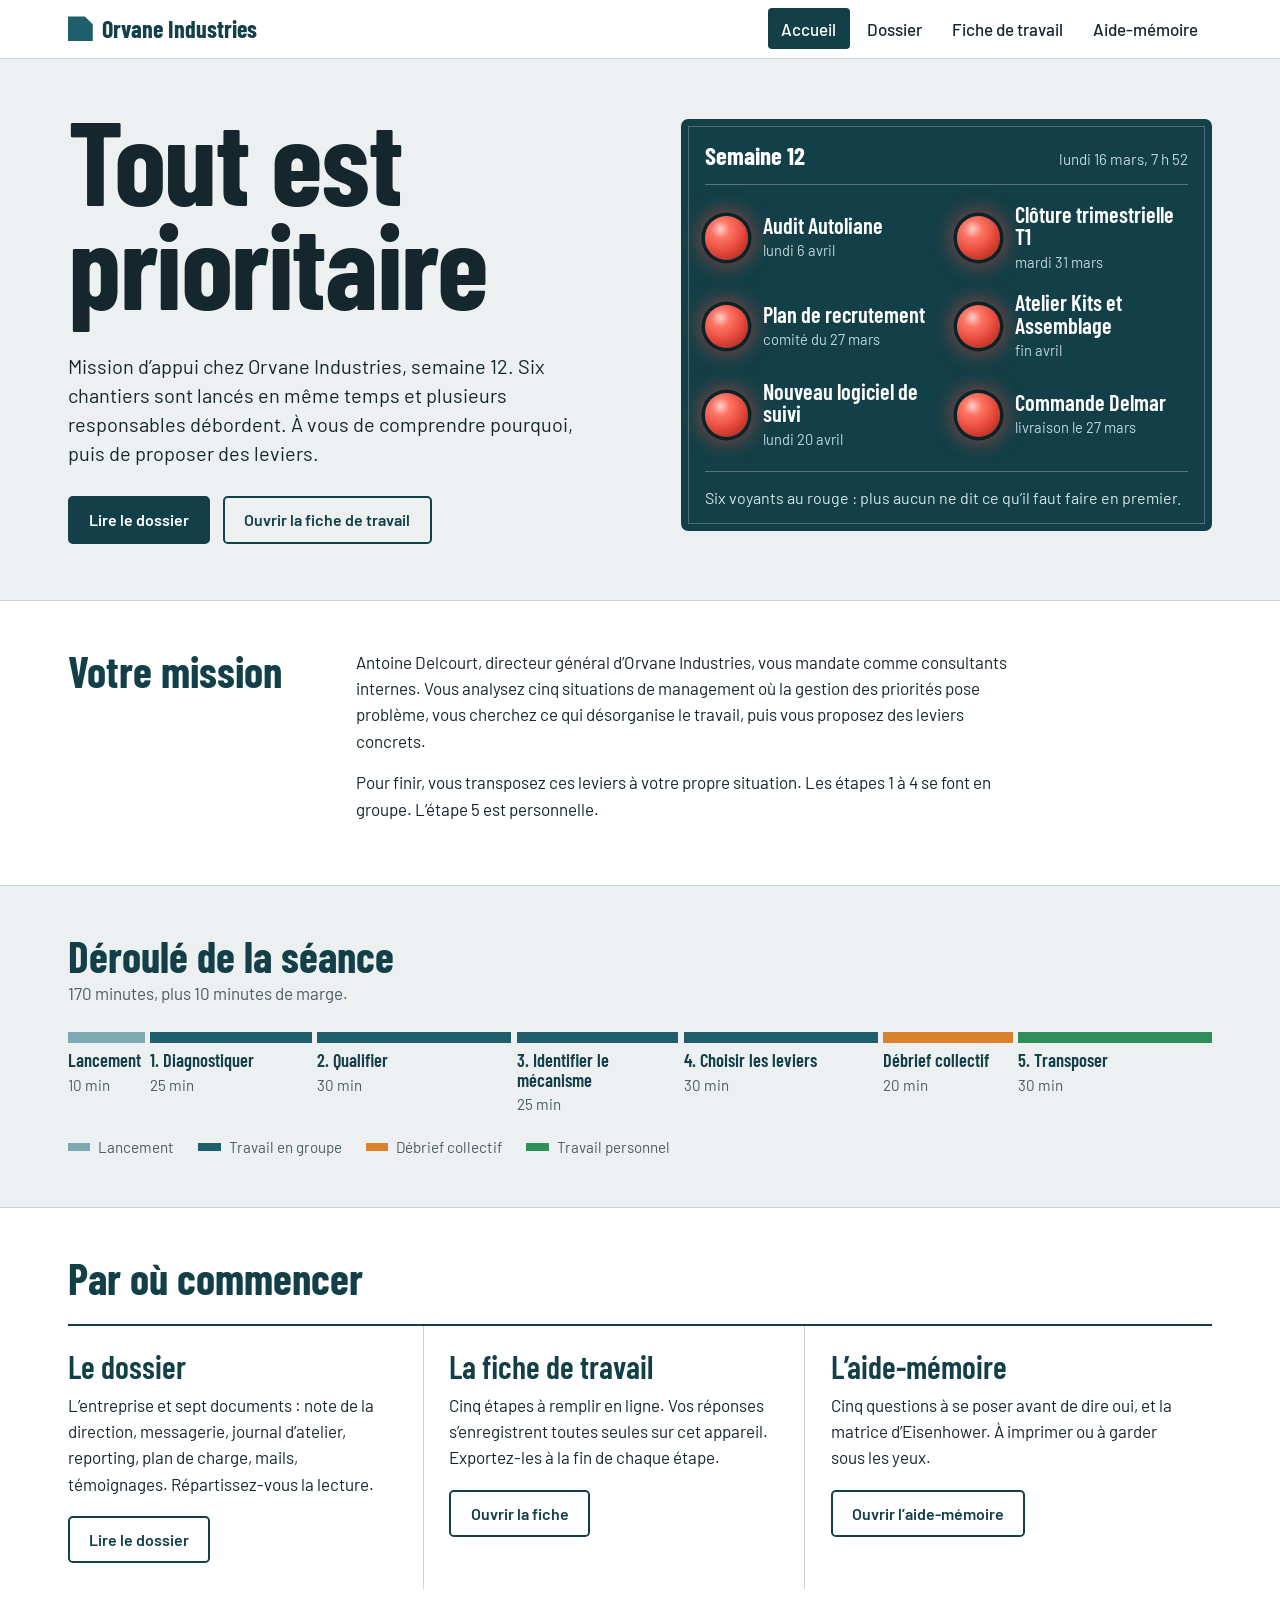
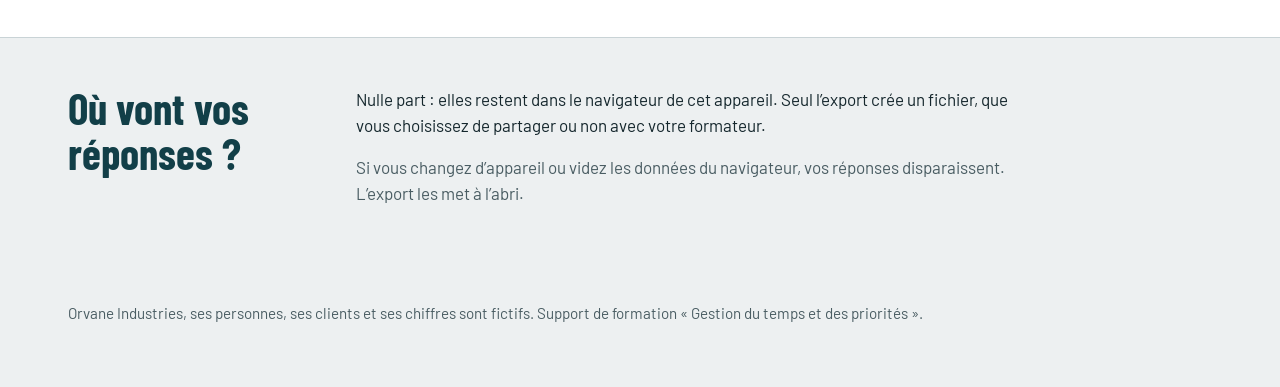
==== index.html @ 3ad512d6 "Add files via upload" ====
<!doctype html>
<html lang="fr">
<head>
<meta charset="utf-8">
<meta name="viewport" content="width=device-width, initial-scale=1">
<title>Tout est prioritaire – Orvane Industries</title>
<meta name="description" content="Étude de cas sur la gestion du temps et des priorités : dossier, fiche de travail en ligne et aide-mémoire.">
<meta name="robots" content="noindex">
<meta name="theme-color" content="#123F48">
<link rel="stylesheet" href="assets/style.css">
</head>
<body>
<a class="skip" href="#contenu">Aller au contenu</a>
<header class="top"><div class="wrap">
<a class="brand" href="index.html"><span class="brand-mark" aria-hidden="true"></span>Orvane Industries</a>
<nav aria-label="Navigation principale"><ul><li><a href="index.html" aria-current="page">Accueil</a></li><li><a href="dossier.html">Dossier</a></li><li><a href="fiche.html">Fiche de travail</a></li><li><a href="aide-memoire.html">Aide-mémoire</a></li></ul></nav>
</div></header>
<main id="contenu">

<section class="hero"><div class="wrap hero-grid">
  <div>
    <h1>Tout est prioritaire</h1>
    <p class="lead">Mission d’appui chez Orvane Industries, semaine 12. Six chantiers sont lancés en même temps et plusieurs responsables débordent. À vous de comprendre pourquoi, puis de proposer des leviers.</p>
    <div class="hero-cta"><a class="btn primary" href="dossier.html">Lire le dossier</a><a class="btn" href="fiche.html">Ouvrir la fiche de travail</a></div>
  </div>
  <div class="board" role="img" aria-label="Tableau des six chantiers de la semaine 12 : les six voyants sont au rouge, tous les chantiers sont déclarés prioritaires.">
    <div class="board-head"><strong>Semaine 12</strong><span>lundi 16 mars, 7 h 52</span></div>
    <ul><li><span class="lamp" style="--i:0" aria-hidden="true"></span><span><span class="name">Audit Autoliane</span><span class="when">lundi 6 avril</span></span></li><li><span class="lamp" style="--i:1" aria-hidden="true"></span><span><span class="name">Clôture trimestrielle T1</span><span class="when">mardi 31 mars</span></span></li><li><span class="lamp" style="--i:2" aria-hidden="true"></span><span><span class="name">Plan de recrutement</span><span class="when">comité du 27 mars</span></span></li><li><span class="lamp" style="--i:3" aria-hidden="true"></span><span><span class="name">Atelier Kits et Assemblage</span><span class="when">fin avril</span></span></li><li><span class="lamp" style="--i:4" aria-hidden="true"></span><span><span class="name">Nouveau logiciel de suivi</span><span class="when">lundi 20 avril</span></span></li><li><span class="lamp" style="--i:5" aria-hidden="true"></span><span><span class="name">Commande Delmar</span><span class="when">livraison le 27 mars</span></span></li></ul>
    <p class="board-foot">Six voyants au rouge : plus aucun ne dit ce qu’il faut faire en premier.</p>
  </div>
</div></section>

<section class="band paper"><div class="wrap two">
  <h2>Votre mission</h2>
  <div>
    <p>Antoine Delcourt, directeur général d’Orvane Industries, vous mandate comme consultants internes. Vous analysez cinq situations de management où la gestion des priorités pose problème, vous cherchez ce qui désorganise le travail, puis vous proposez des leviers concrets.</p>
    <p>Pour finir, vous transposez ces leviers à votre propre situation. Les étapes 1 à 4 se font en groupe. L’étape 5 est personnelle.</p>
  </div>
</div></section>

<section class="band"><div class="wrap">
  <h2>Déroulé de la séance</h2>
  <p class="muted">170 minutes, plus 10 minutes de marge.</p>
  <ol class="timeline" aria-label="Déroulé"><li class="start" style="--m:10"><b>Lancement</b><span>10 min</span></li><li class="" style="--m:25"><b>1. Diagnostiquer</b><span>25 min</span></li><li class="" style="--m:30"><b>2. Qualifier</b><span>30 min</span></li><li class="" style="--m:25"><b>3. Identifier le mécanisme</b><span>25 min</span></li><li class="" style="--m:30"><b>4. Choisir les leviers</b><span>30 min</span></li><li class="debrief" style="--m:20"><b>Débrief collectif</b><span>20 min</span></li><li class="perso" style="--m:30"><b>5. Transposer</b><span>30 min</span></li></ol>
  <ul class="legend"><li class="l-start"><i></i>Lancement</li><li><i></i>Travail en groupe</li><li class="l-debrief"><i></i>Débrief collectif</li><li class="l-perso"><i></i>Travail personnel</li></ul>
</div></section>

<section class="band paper"><div class="wrap">
  <h2>Par où commencer</h2>
  <div class="entries" style="margin-top:1.4rem">
    <div class="entry"><h3>Le dossier</h3><p>L’entreprise et sept documents : note de la direction, messagerie, journal d’atelier, reporting, plan de charge, mails, témoignages. Répartissez-vous la lecture.</p><a class="btn" href="dossier.html">Lire le dossier</a></div>
    <div class="entry"><h3>La fiche de travail</h3><p>Cinq étapes à remplir en ligne. Vos réponses s’enregistrent toutes seules sur cet appareil. Exportez-les à la fin de chaque étape.</p><a class="btn" href="fiche.html">Ouvrir la fiche</a></div>
    <div class="entry"><h3>L’aide-mémoire</h3><p>Cinq questions à se poser avant de dire oui, et la matrice d’Eisenhower. À imprimer ou à garder sous les yeux.</p><a class="btn" href="aide-memoire.html">Ouvrir l’aide-mémoire</a></div>
  </div>
</div></section>

<section class="band"><div class="wrap privacy">
  <h2>Où vont vos réponses ?</h2>
  <div>
    <p>Nulle part : elles restent dans le navigateur de cet appareil. Seul l’export crée un fichier, que vous choisissez de partager ou non avec votre formateur.</p>
    <p class="muted">Si vous changez d’appareil ou videz les données du navigateur, vos réponses disparaissent. L’export les met à l’abri.</p>
  </div>
</div></section>

<footer class="wrap foot"><p>Orvane Industries, ses personnes, ses clients et ses chiffres sont fictifs. Support de formation « Gestion du temps et des priorités ».</p></footer>
</main>
<script src="assets/app.js"></script>
</body>
</html>
---- assets/style.css ----
/* Orvane Industries – Gestion du temps et des priorités. Feuille de style commune. */
@font-face{font-family:"Barlow";src:url("fonts/barlow-latin-400-normal.woff2") format("woff2");font-weight:400;font-style:normal;font-display:swap}
@font-face{font-family:"Barlow";src:url("fonts/barlow-latin-400-italic.woff2") format("woff2");font-weight:400;font-style:italic;font-display:swap}
@font-face{font-family:"Barlow";src:url("fonts/barlow-latin-500-normal.woff2") format("woff2");font-weight:500;font-style:normal;font-display:swap}
@font-face{font-family:"Barlow";src:url("fonts/barlow-latin-600-normal.woff2") format("woff2");font-weight:600;font-style:normal;font-display:swap}
@font-face{font-family:"Barlow";src:url("fonts/barlow-latin-700-normal.woff2") format("woff2");font-weight:700;font-style:normal;font-display:swap}
@font-face{font-family:"Barlow Condensed";src:url("fonts/barlow-condensed-latin-600-normal.woff2") format("woff2");font-weight:600;font-style:normal;font-display:swap}
@font-face{font-family:"Barlow Condensed";src:url("fonts/barlow-condensed-latin-700-normal.woff2") format("woff2");font-weight:700;font-style:normal;font-display:swap}

:root{
  --bg:#EDF0F1; --paper:#FFFFFF; --ink:#15272D; --soft:#4A5D63; --rule:#C9D3D6;
  --teal:#1F5F6B; --deep:#123F48; --wash:#E3EEF0; --mid:#7FA9B2;
  --amber:#D9822B; --amber-wash:#FFF4E5;
  --lamp:#E5483A; --red:#C8372D; --green:#2F8F5B;
  --font:"Barlow","Segoe UI",system-ui,-apple-system,sans-serif;
  --display:"Barlow Condensed","Arial Narrow","Roboto Condensed",sans-serif;
}
*,*::before,*::after{box-sizing:border-box}
html{scroll-behavior:smooth;scroll-padding-top:6.5rem;-webkit-text-size-adjust:100%}
body{margin:0;font:400 1.0625rem/1.55 var(--font);background:var(--bg);color:var(--ink)}
a{color:var(--teal);text-underline-offset:.18em}
a:hover{color:var(--deep)}
:focus-visible{outline:3px solid var(--amber);outline-offset:2px}
.skip{position:absolute;left:-999px;top:0;background:var(--deep);color:#fff;padding:.7rem 1rem;z-index:100}
.skip:focus{left:0}
h1,h2,h3,h4{font-family:var(--display);font-weight:700;line-height:1.05;margin:0;color:var(--deep)}
h2{font-size:clamp(2rem,3.4vw,2.7rem)}
h3{font-size:1.65rem;font-weight:600;margin:2rem 0 .6rem}
h4{font-size:1.25rem;font-weight:600;margin:1.4rem 0 .4rem}
p{margin:0 0 .9em;max-width:68ch}
ul{margin:0 0 1em;padding-left:1.2rem}
li{margin-bottom:.3rem}
.wrap{max-width:74rem;margin:0 auto;padding:0 1.25rem}
.muted{color:var(--soft)}
.small{font-size:.92rem}

/* ---------- Barre de site */
.top{background:var(--paper);border-bottom:1px solid var(--rule)}
.top .wrap{display:flex;align-items:center;justify-content:space-between;gap:.5rem 1.5rem;min-height:3.6rem;flex-wrap:wrap;padding-top:.3rem;padding-bottom:.3rem}
.brand{display:flex;align-items:center;gap:.6rem;font:700 1.5rem/1 var(--display);color:var(--deep);text-decoration:none}
.brand-mark{width:1.55rem;height:1.55rem;background:var(--teal);clip-path:polygon(0 0,68% 0,100% 32%,100% 100%,0 100%)}
.top nav ul{display:flex;flex-wrap:wrap;gap:.2rem;list-style:none;margin:0;padding:0}
.top nav li{margin:0}
.top nav a{display:block;padding:.45rem .85rem;border-radius:.25rem;color:var(--ink);text-decoration:none;font-weight:500}
.top nav a:hover{background:var(--wash)}
.top nav a[aria-current="page"]{background:var(--deep);color:#fff}

/* ---------- Boutons */
.btn{display:inline-flex;align-items:center;justify-content:center;gap:.5rem;font:600 1rem/1.1 var(--font);padding:.8rem 1.2rem;border-radius:.3rem;border:2px solid var(--deep);background:transparent;color:var(--deep);text-decoration:none;cursor:pointer}
.btn:hover{background:var(--wash);color:var(--deep)}
.btn.primary{background:var(--deep);color:#fff}
.btn.primary:hover{background:var(--teal);border-color:var(--teal);color:#fff}
.btn.sm{padding:.5rem .85rem;font-size:.95rem}
.btn.danger{border-color:var(--red);color:var(--red)}
.btn.danger:hover{background:#FBE9E7;color:var(--red)}

/* ---------- Accueil : héros et tableau d'andon */
.hero{padding:3rem 0 3.5rem}
.hero-grid{display:grid;grid-template-columns:minmax(0,1.05fr) minmax(0,1fr);gap:2.5rem 3.5rem;align-items:center}
.hero h1{font-size:clamp(3.6rem,10vw,7.4rem);line-height:.88;letter-spacing:-.012em;color:var(--ink);padding-bottom:.12em}
.lead{font-size:1.25rem;line-height:1.45;margin:1.4rem 0 1.8rem;max-width:34rem}
.hero-cta{display:flex;flex-wrap:wrap;gap:.8rem}
.board{background:var(--deep);color:#fff;border-radius:.45rem;padding:1.5rem 1.5rem 1.3rem;outline:1px solid rgba(255,255,255,.25);outline-offset:-.55rem}
.board-head{display:flex;justify-content:space-between;align-items:baseline;gap:1rem;padding-bottom:.8rem;margin-bottom:1.1rem;border-bottom:1px solid rgba(255,255,255,.28)}
.board-head strong{font:700 1.55rem/1 var(--display)}
.board-head span{color:#BFD6DB;font-size:.95rem}
.board ul{list-style:none;margin:0;padding:0;display:grid;grid-template-columns:repeat(2,minmax(0,1fr));gap:1.1rem 1.3rem}
.board li{display:flex;align-items:center;gap:.9rem;margin:0}
.lamp{flex:none;width:2.7rem;height:2.7rem;border-radius:50%;background:radial-gradient(circle at 36% 30%,#FFD0C8 0,#FF7565 22%,var(--lamp) 56%,#8F2219 100%);box-shadow:0 0 0 .22rem #0A2329,0 0 1.3rem .25rem rgba(240,76,58,.6);animation:lampon .7s ease-out both;animation-delay:calc(var(--i)*190ms + .5s)}
@keyframes lampon{from{filter:saturate(.15) brightness(.4);box-shadow:0 0 0 .22rem #0A2329,0 0 0 0 rgba(240,76,58,0)}to{filter:none;box-shadow:0 0 0 .22rem #0A2329,0 0 1.3rem .25rem rgba(240,76,58,.6)}}
.board .name{display:block;font:600 1.4rem/1.02 var(--display)}
.board .when{display:block;color:#BFD6DB;font-size:.92rem;margin-top:.15rem}
.board-foot{margin:1.3rem 0 0;padding-top:.85rem;border-top:1px solid rgba(255,255,255,.28);color:#D3E4E7;font-size:1rem;max-width:none}

/* ---------- Sections d'accueil */
.band{padding:3rem 0;border-top:1px solid var(--rule)}
.band.paper{background:var(--paper)}
.two{display:grid;grid-template-columns:minmax(0,15rem) minmax(0,1fr);gap:1.2rem 3rem}
.timeline{list-style:none;margin:1.6rem 0 0;padding:0;display:flex;gap:.35rem}
.timeline li{flex:var(--m) 1 0;min-width:4.8rem;margin:0;border-top:.7rem solid var(--teal);padding-top:.55rem}
.timeline li.debrief{border-top-color:var(--amber)}
.timeline li.perso{border-top-color:var(--green)}
.timeline li.start{border-top-color:var(--mid)}
.timeline b{display:block;font:600 1.15rem/1.05 var(--display);color:var(--deep)}
.timeline span{font-size:.95rem;color:var(--soft)}
.legend{display:flex;flex-wrap:wrap;gap:.4rem 1.5rem;margin:1.2rem 0 0;padding:0;list-style:none;font-size:.95rem;color:var(--soft)}
.legend li{display:flex;align-items:center;gap:.5rem;margin:0}
.legend i{display:block;width:1.4rem;height:.5rem;background:var(--teal)}
.legend .l-debrief i{background:var(--amber)}.legend .l-perso i{background:var(--green)}.legend .l-start i{background:var(--mid)}
.entries{display:grid;grid-template-columns:repeat(3,minmax(0,1fr));gap:0;border-top:2px solid var(--deep)}
.entry{padding:1.5rem 1.6rem 1.6rem 0;margin-right:1.6rem;border-right:1px solid var(--rule)}
.entry:last-child{border-right:none;margin-right:0}
.entry h3{margin:0 0 .5rem;font-size:2rem}
.entry p{margin-bottom:1.2rem}
.privacy{display:grid;grid-template-columns:minmax(0,15rem) minmax(0,1fr);gap:1rem 3rem}
.foot{padding:2rem 1.25rem 3rem;color:var(--soft);font-size:.95rem}
.foot p{max-width:none}

/* ---------- En-tête de page de contenu */
.pagehead{padding:2.4rem 0 1.4rem}
.pagehead h1{font-size:clamp(2.8rem,6vw,4.6rem);line-height:.92;color:var(--ink)}
.pagehead .when{font:600 1.25rem/1.2 var(--display);color:var(--teal);margin-top:.7rem}
.stakes{display:grid;grid-template-columns:repeat(4,minmax(0,1fr));gap:0;margin:1.6rem 0 0;border-top:2px solid var(--deep);border-bottom:1px solid var(--rule);background:var(--paper)}
.stakes div{padding:.9rem 1.1rem;border-right:1px solid var(--rule)}
.stakes div:last-child{border-right:none}
.stakes b{display:block;font:700 2.1rem/1 var(--display);color:var(--deep)}
.stakes span{font-size:.95rem;color:var(--soft);line-height:1.25;display:block;margin-top:.2rem}

/* ---------- Dossier : rail et documents */
.shell{display:grid;grid-template-columns:15.5rem minmax(0,1fr);gap:2.8rem;align-items:start;padding-bottom:3rem}
.rail{position:sticky;top:1rem}
.rail h2{font-size:1.25rem;margin:0 0 .6rem;color:var(--soft);font-weight:600}
.rail ol{list-style:none;margin:0;padding:0;border-top:2px solid var(--deep)}
.rail li{margin:0;border-bottom:1px solid var(--rule)}
.rail a{display:grid;grid-template-columns:2.9rem minmax(0,1fr);gap:.5rem;align-items:center;padding:.55rem .3rem;text-decoration:none;color:var(--ink);font-weight:500;line-height:1.15}
.rail a:hover{background:var(--wash)}
.rail .no{font:700 1.2rem/1 var(--display);color:var(--teal)}
.rail a[aria-current="location"]{background:var(--deep);color:#fff}
.rail a[aria-current="location"] .no{color:#fff}
.rail .is-read .no::after{content:"";display:inline-block;width:.55rem;height:.55rem;margin-left:.3rem;border-radius:50%;background:var(--green)}
.rail-help{font-size:.92rem;color:var(--soft);margin-top:1rem}
.doc{background:var(--paper);border-top:3px solid var(--deep);padding:1.6rem 1.8rem 2rem;margin-bottom:1.8rem}
.dochead{display:grid;grid-template-columns:auto minmax(0,1fr) auto;gap:.4rem 1.2rem;align-items:start;margin-bottom:1.3rem}
.docno{font:700 1.7rem/1 var(--display);background:var(--deep);color:#fff;padding:.6rem 1.3rem .6rem .9rem;clip-path:polygon(0 0,calc(100% - .85rem) 0,100% .85rem,100% 100%,0 100%);white-space:nowrap}
.dochead h2{font-size:clamp(1.8rem,3vw,2.4rem)}
.origin{margin:.35rem 0 0;color:var(--soft);font-size:.98rem;max-width:none}
.readbtn{font:500 .92rem/1 var(--font);background:transparent;border:1.5px solid var(--rule);color:var(--soft);padding:.5rem .75rem;border-radius:.3rem;cursor:pointer;white-space:nowrap}
.readbtn:hover{border-color:var(--teal);color:var(--deep)}
.readbtn[aria-pressed="true"]{border-color:var(--green);color:var(--green);background:#EAF5EF}
.doc h3{margin-top:1.8rem}
.tablewrap{overflow-x:auto;margin:.8rem 0 1.2rem;border-bottom:1px solid var(--rule)}
.tablewrap:focus-visible{outline-offset:-3px}
table{width:100%;border-collapse:collapse;font-size:.95rem;line-height:1.35}
caption{caption-side:top;text-align:left;font:600 1.1rem/1.2 var(--display);color:var(--deep);padding:.3rem 0 .5rem}
th{background:var(--deep);color:#fff;font-weight:600;text-align:left;padding:.6rem .7rem;vertical-align:bottom;font-size:.9rem}
td{padding:.55rem .7rem;border-top:1px solid var(--rule);vertical-align:top}
tbody tr:nth-child(even) td{background:#F5F8F8}
tbody td strong{font-weight:600}
td.num{text-align:right;white-space:nowrap;font-variant-numeric:tabular-nums}
th.num{text-align:right}
th.wide,td.wide{min-width:11rem}
.compact table{font-size:.9rem}
.compact th,.compact td{padding-left:.5rem;padding-right:.5rem}
tfoot td{font-weight:600;background:var(--wash)!important}
.nowrap{white-space:nowrap}
.tag-urgent{display:inline-block;background:var(--red);color:#fff;font-weight:600;font-size:.8rem;letter-spacing:.03em;padding:.12rem .45rem;border-radius:.2rem}
.ref{font-weight:600;font-variant-numeric:tabular-nums;white-space:nowrap}
.stop{color:var(--red);font-weight:600}
.mail{border:1px solid var(--rule);margin:1rem 0 1.1rem}
.mailhead{display:grid;grid-template-columns:4.3rem minmax(0,1fr);margin:0;background:#F5F8F8;border-bottom:1px solid var(--rule);padding:.6rem .9rem;gap:.1rem .6rem;font-size:.95rem}
.mailhead dt{color:var(--soft);font-weight:500}.mailhead dd{margin:0}
.mail blockquote{margin:0;padding:1rem 1.2rem 1.1rem;font-style:italic;border-left:5px solid var(--teal);max-width:none}
.mail blockquote p{margin:0 0 .6em;max-width:70ch}.mail blockquote p:last-child{margin:0}
.mail.plain blockquote{font-style:normal;border-left:none}
.note{margin:1.2rem 0;padding:.9rem 1.2rem 1rem;border-left:6px solid var(--teal);background:var(--wash)}
.note.guide{border-left-color:var(--amber);background:var(--amber-wash)}
.note p,.note ul{margin-bottom:.4rem;max-width:none}.note p:last-child,.note ul:last-child{margin-bottom:0}
.note strong.t{display:block;font:600 1.2rem/1.1 var(--display);margin-bottom:.35rem;color:var(--deep)}
.note.guide strong.t{color:#8C4F10}
.bar{display:block;height:.9rem;background:var(--wash);min-width:6rem}
.bar i{display:block;height:100%;background:var(--teal)}
.facts{display:grid;grid-template-columns:repeat(4,minmax(0,1fr));gap:0;margin:1rem 0 1.4rem;border-top:2px solid var(--deep)}
.facts div{padding:.7rem .9rem .8rem 0;margin-right:.9rem;border-right:1px solid var(--rule)}
.facts div:last-child{border-right:none;margin-right:0}
.facts b{display:block;font:700 1.7rem/1.05 var(--display);color:var(--deep)}
.facts span{font-size:.92rem;color:var(--soft);line-height:1.2;display:block}
.loadchart{margin:1.2rem 0 .4rem}
.loadchart h4{margin:0 0 .6rem}
.lc-row{display:grid;grid-template-columns:3.6rem minmax(0,1fr) 5.2rem;gap:.7rem;align-items:center;margin:.35rem 0;font-size:.95rem}
.lc-row b{font:600 1.1rem/1 var(--display);color:var(--deep)}
.lc-track{position:relative;display:flex;height:1.45rem;background:#F1F5F6}
.lc-track::after{content:"";position:absolute;left:63.64%;top:-.3rem;bottom:-.3rem;border-left:2px dashed var(--ink)}
.lc-track i{display:block;height:100%}
.lc-c{background:var(--mid)}.lc-a{background:var(--teal)}.lc-o{background:var(--amber)}
.lc-val{font-variant-numeric:tabular-nums;font-weight:600;text-align:right}
.lc-legend{display:flex;flex-wrap:wrap;gap:.3rem 1.3rem;list-style:none;margin:.9rem 0 0;padding:0;font-size:.92rem;color:var(--soft)}
.lc-legend li{display:flex;align-items:center;gap:.45rem;margin:0}
.lc-legend i{display:block;width:1.1rem;height:.7rem}
.lc-legend .cap i{width:0;height:1rem;border-left:2px dashed var(--ink)}
.talk{border-top:1px solid var(--rule);display:grid;grid-template-columns:12rem minmax(0,1fr);gap:.4rem 1.6rem;padding:1.1rem 0}
.talk:first-of-type{border-top:2px solid var(--deep)}
.talk header strong{display:block;font:600 1.35rem/1.05 var(--display);color:var(--deep)}
.talk header span{color:var(--soft);font-size:.95rem}
.talk blockquote{margin:0;max-width:66ch;font-style:italic}
.talk blockquote p{margin:0}

/* ---------- Fiche de travail */
.fbar{position:sticky;top:0;z-index:30;background:rgba(237,240,241,.97);backdrop-filter:blur(5px);border-bottom:1px solid var(--rule)}
.fbar .wrap{padding-top:.55rem;padding-bottom:.55rem}
.fbar-row{display:flex;flex-wrap:wrap;align-items:center;justify-content:space-between;gap:.5rem 1rem}
.status{display:flex;align-items:center;gap:.6rem;font-size:.95rem;font-weight:500;min-height:2rem}
.status .dot{flex:none;width:.85rem;height:.85rem;border-radius:50%;background:var(--green);box-shadow:0 0 0 3px rgba(47,143,91,.22)}
.status[data-state="pending"] .dot{background:var(--amber);box-shadow:0 0 0 3px rgba(217,130,43,.28)}
.status[data-state="error"] .dot{background:var(--red);box-shadow:0 0 0 3px rgba(200,55,45,.25)}
.fbar-actions{display:flex;flex-wrap:wrap;gap:.45rem}
.steps{display:flex;flex-wrap:wrap;gap:.4rem;list-style:none;margin:.5rem 0 0;padding:0}
.steps li{margin:0}
.steps a{display:flex;align-items:center;gap:.5rem;padding:.35rem .8rem;border:1.5px solid var(--rule);border-radius:2rem;background:#fff;color:var(--ink);text-decoration:none;font-weight:500;font-size:.95rem}
.steps a:hover{border-color:var(--teal)}
.steps a[aria-current="location"]{border-color:var(--deep);background:var(--deep);color:#fff}
.steps .d{width:.7rem;height:.7rem;border-radius:50%;background:#C3CED1}
.steps .has-content .d{background:var(--green);box-shadow:0 0 0 2px rgba(47,143,91,.28)}
.reminder{margin:.5rem 0 0;padding:.5rem .8rem;background:var(--amber-wash);border-left:5px solid var(--amber);font-size:.95rem;max-width:none}
.reminder[hidden]{display:none}
.fmain{padding:1.6rem 1.25rem 3rem}
.fmain .intro{margin-bottom:1.4rem}
.step{background:var(--paper);border-top:3px solid var(--deep);padding:1.5rem 1.8rem 1.8rem;margin-bottom:1.6rem}
.step>header{display:flex;align-items:baseline;gap:1rem;margin-bottom:.4rem}
.step>header .n{font:700 3rem/.9 var(--display);color:var(--teal)}
.step>header h2{font-size:clamp(1.8rem,3vw,2.3rem)}
.step>header .meta{margin-left:auto;font:600 1.1rem/1 var(--display);color:var(--soft);white-space:nowrap}
.objective{margin:.2rem 0 1rem}
.guide details,details.guide{margin:1rem 0;padding:.8rem 1.2rem;border-left:6px solid var(--amber);background:var(--amber-wash)}
details.guide summary{cursor:pointer;font:600 1.2rem/1.2 var(--display);color:#8C4F10}
details.guide ul{margin:.6rem 0 .2rem}
.ref-block{margin:1rem 0;padding:.8rem 1.2rem;border-left:6px solid var(--teal);background:var(--wash)}
.ref-block strong.t{display:block;font:600 1.2rem/1.1 var(--display);color:var(--deep);margin-bottom:.4rem}
.ref-block ul{margin:0}
.matrix{display:grid;grid-template-columns:7rem repeat(2,minmax(0,1fr));gap:3px;margin:.6rem 0 .8rem;font-size:.95rem}
.matrix div{padding:.6rem .8rem;background:#fff}
.matrix .h{background:var(--deep);color:#fff;font-weight:600;display:flex;align-items:center}
.matrix .q{min-height:3.4rem;display:flex;align-items:center}
.matrix .q1{background:#F8D9D5}.matrix .q2{background:#DCEBF0}.matrix .q3{background:#FBE8CC}.matrix .q4{background:#ECEFF0}
.frows{margin-top:1.2rem}
.frow{display:grid;grid-template-columns:11.5rem minmax(0,1fr);gap:.6rem 1.6rem;padding:1.1rem 0 1.2rem;border-top:1px solid var(--rule)}
.frow:first-child{border-top:2px solid var(--deep)}
.frow-title strong{display:block;font:600 1.45rem/1.05 var(--display);color:var(--deep)}
.frow-title span{display:block;color:var(--soft);font-size:.95rem;margin-top:.15rem}
.fields{display:grid;grid-template-columns:repeat(12,minmax(0,1fr));gap:.8rem}
.field{grid-column:span 12;display:flex;flex-direction:column;gap:.3rem;min-width:0}
.field label{font-weight:600;font-size:.92rem;color:var(--soft)}
.field textarea,.field input,.field select{font:inherit;font-size:1rem;color:var(--ink);background:#fff;border:1.5px solid #9DB0B5;border-radius:.3rem;padding:.55rem .65rem;width:100%}
.field textarea{resize:vertical;min-height:4.4rem;line-height:1.4;overflow:hidden}
.field select{appearance:auto}
.field textarea:focus,.field input:focus,.field select:focus{border-color:var(--teal);outline:3px solid rgba(217,130,43,.55);outline-offset:0}
.fblock{padding:1rem 0 0}
@media (min-width:721px), print{
  .field.s2{grid-column:span 2}.field.s3{grid-column:span 3}.field.s4{grid-column:span 4}.field.s5{grid-column:span 5}
  .field.s6{grid-column:span 6}.field.s7{grid-column:span 7}.field.s8{grid-column:span 8}.field.s9{grid-column:span 9}
}
.groupfields{display:grid;grid-template-columns:repeat(12,minmax(0,1fr));gap:.8rem;margin:1rem 0 0}
.personal{margin:.4rem 0 1rem;padding:.7rem 1.1rem;border-left:6px solid var(--green);background:#EAF5EF;max-width:none}
dialog{border:none;border-radius:.4rem;padding:1.6rem;max-width:32rem;width:calc(100% - 2rem);color:var(--ink);box-shadow:0 24px 60px rgba(0,0,0,.3)}
dialog::backdrop{background:rgba(18,63,72,.5)}
dialog h2{font-size:1.9rem;margin-bottom:.7rem}
dialog fieldset{border:none;margin:.8rem 0;padding:0}
dialog legend{font-weight:600;margin-bottom:.3rem;padding:0}
dialog label.opt{display:flex;gap:.6rem;align-items:flex-start;margin:.35rem 0}
dialog .actions{display:flex;flex-wrap:wrap;gap:.6rem;margin-top:1.3rem;justify-content:flex-end}

/* ---------- Aide-mémoire */
.memo{max-width:52rem;margin:0 auto;background:var(--paper);border-top:3px solid var(--deep);padding:1.6rem 2rem 2rem;margin-bottom:2rem}
.memo h1{font-size:clamp(2.4rem,5vw,3.6rem);line-height:.95;color:var(--ink)}
.q5{list-style:none;margin:1.4rem 0;padding:0;border-top:2px solid var(--deep)}
.q5 li{display:grid;grid-template-columns:2.6rem minmax(0,1fr);gap:.2rem 1rem;padding:.8rem 0;border-bottom:1px solid var(--rule);margin:0}
.q5 .k{font:700 2rem/1 var(--display);color:var(--teal)}
.q5 strong{display:block;font:600 1.5rem/1.1 var(--display);color:var(--deep)}
.q5 span.why{color:var(--soft)}
.memo h2{font-size:1.9rem;margin:1.6rem 0 .5rem}
.memo .matrix{max-width:36rem}
.firststep{margin-top:1rem;border:2px solid var(--deep);min-height:5.2rem;padding:.7rem 1rem;font:600 1.4rem/1.2 var(--display);color:var(--soft)}

/* ---------- Adaptation aux écrans étroits */
@media screen and (max-width:900px){
  .hero-grid,.two,.privacy{grid-template-columns:minmax(0,1fr)}
  .entries{grid-template-columns:minmax(0,1fr)}
  .entry{border-right:none;margin-right:0;border-bottom:1px solid var(--rule);padding-right:0}
  .stakes,.facts{grid-template-columns:repeat(2,minmax(0,1fr))}
  .stakes div:nth-child(2){border-right:none}
  .shell{grid-template-columns:minmax(0,1fr);gap:1rem}
  .rail{position:sticky;top:0;z-index:25;background:var(--bg);margin:0 -1.25rem;padding:.5rem 1.25rem;border-bottom:1px solid var(--rule)}
  .rail h2,.rail-help{display:none}
  .rail ol{display:flex;gap:.35rem;overflow-x:auto;border-top:none;padding-bottom:.2rem}
  .rail li{border:none;flex:none}
  .rail a{display:flex;gap:.4rem;padding:.4rem .8rem;border:1.5px solid var(--rule);border-radius:2rem;background:#fff;white-space:nowrap}
  .rail a .lbl{display:none}
  html{scroll-padding-top:5rem}
  .doc,.step{padding:1.2rem 1rem 1.5rem}
  .dochead{grid-template-columns:auto minmax(0,1fr)}
  .readbtn{grid-column:1 / -1;justify-self:start}
  .talk{grid-template-columns:minmax(0,1fr)}
  .frow{grid-template-columns:minmax(0,1fr)}
  .timeline{flex-direction:column;gap:.9rem}
  .timeline li{border-top:none;border-left:.7rem solid var(--teal);padding:.1rem 0 .1rem .8rem;display:flex;justify-content:space-between;align-items:baseline;gap:1rem;flex:none}
  .timeline li.debrief{border-left-color:var(--amber)}.timeline li.perso{border-left-color:var(--green)}.timeline li.start{border-left-color:var(--mid)}
  .step>header .meta{display:none}
}
@media screen and (max-width:560px){
  .fbar .wrap{padding-top:.4rem;padding-bottom:.4rem}
  .status{font-size:.85rem;min-height:0;align-items:flex-start;line-height:1.3}
  .status .dot{margin-top:.2rem}
  .fbar-actions{width:100%;flex-wrap:nowrap}
  .fbar-actions .btn{flex:1;padding:.45rem .2rem;font-size:.85rem}
  .steps{flex-wrap:nowrap;overflow-x:auto;margin-top:.4rem;padding-bottom:.1rem}
  .steps a{padding:.3rem .65rem;white-space:nowrap}
  .steps a:not([aria-current]) .lbl{display:none}
  :root:has(#fiche){scroll-padding-top:7rem}
  .board ul{grid-template-columns:minmax(0,1fr)}
  .hero{padding:2rem 0 2.5rem}
  .matrix{grid-template-columns:5rem repeat(2,minmax(0,1fr))}
  .lc-row{grid-template-columns:3rem minmax(0,1fr) 4.2rem;gap:.4rem}
}
@media (prefers-reduced-motion:reduce){
  html{scroll-behavior:auto}
  .lamp{animation:none}
}

/* ---------- Impression */
@media print{
  @page{size:A4;margin:12mm}
  *{-webkit-print-color-adjust:exact;print-color-adjust:exact}
  body{background:#fff;font-size:10pt;line-height:1.4}
  .wrap{max-width:none;padding:0}
  .fmain{padding:0}
  .pagehead{padding:0 0 .6rem}
  .pagehead h1{font-size:2.4rem}
  .frow{padding:.5rem 0;gap:.3rem 1rem;grid-template-columns:9rem minmax(0,1fr)}
  .fields,.groupfields{gap:.45rem}
  .field label{font-size:.78rem}
  .field textarea,.field input,.field select{padding:.3rem .45rem;font-size:.9rem}
  .field textarea{min-height:1.5cm}
  .step>header .n{font-size:2rem}
  .step>header h2{font-size:1.7rem}
  details.guide,.ref-block{padding:.4rem .8rem;margin:.5rem 0}
  .memo h1{font-size:2.2rem}
  .memo h2{font-size:1.45rem;margin:.9rem 0 .3rem}
  .q5{margin:.6rem 0}
  .q5 li{padding:.35rem 0}
  .q5 strong{font-size:1.2rem}
  .q5 .k{font-size:1.5rem}
  .memo .matrix div{padding:.3rem .6rem}
  .memo .note{margin:.7rem 0;padding:.5rem .9rem}
  .firststep{min-height:2.4rem;font-size:1.1rem;padding:.4rem .8rem}
  .memo ul{margin-bottom:.4rem}
  .top,.rail,.fbar,.hero-cta,.btn,.readbtn,.skip,.noprint,.reminder,dialog{display:none!important}
  .shell{display:block}
  .doc,.step{break-inside:auto;border-top:2px solid #000;padding:.6rem 0;margin-bottom:.8rem}
  .doc{break-before:page}
  .doc.first{break-before:auto}
  .step{break-before:page}
  .step.first{break-before:auto}
  table,.mail,.note,.frow,.talk{break-inside:avoid}
  .tablewrap{overflow:visible}
  .field textarea,.field input,.field select{border:1px solid #777}
  .field textarea{min-height:2.6cm}
  details.guide:not([open])>*:not(summary){display:block}
  a{color:inherit;text-decoration:none}
  .memo{border:none;padding:0;margin:0}
}
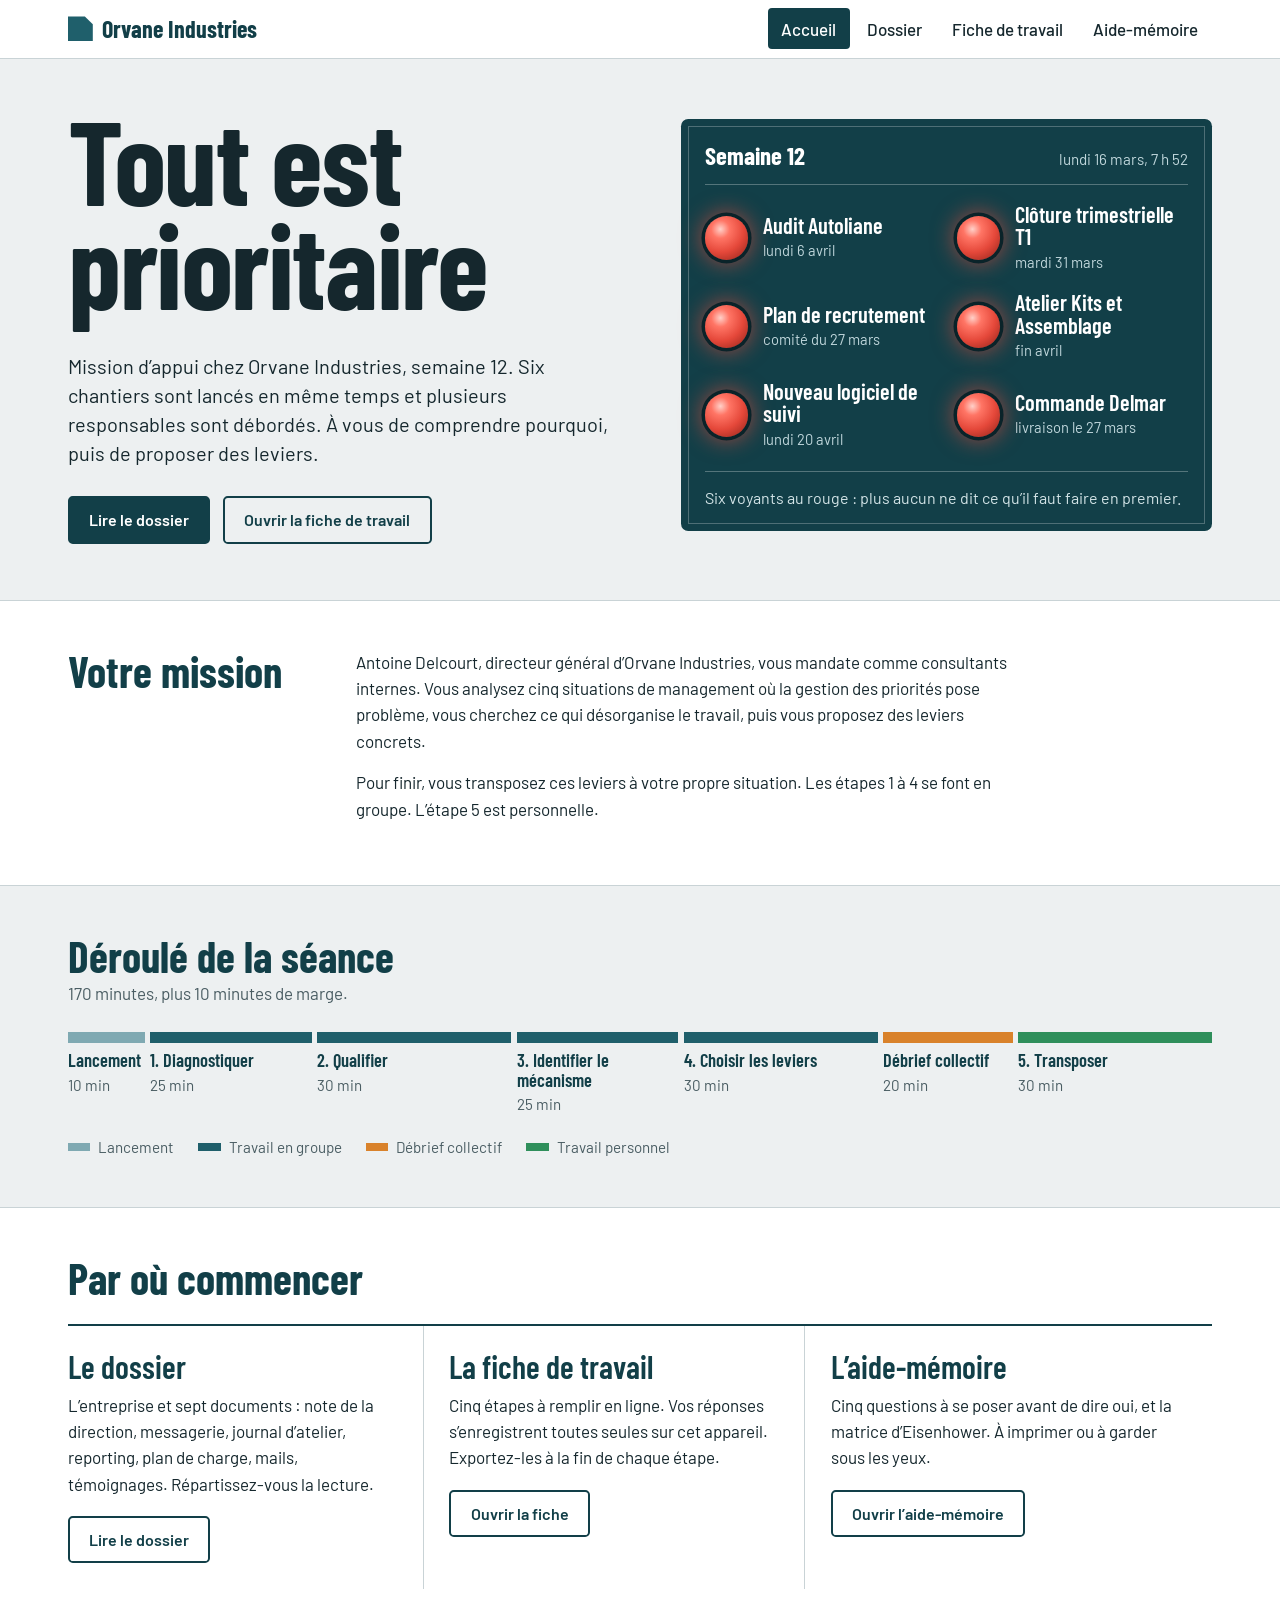
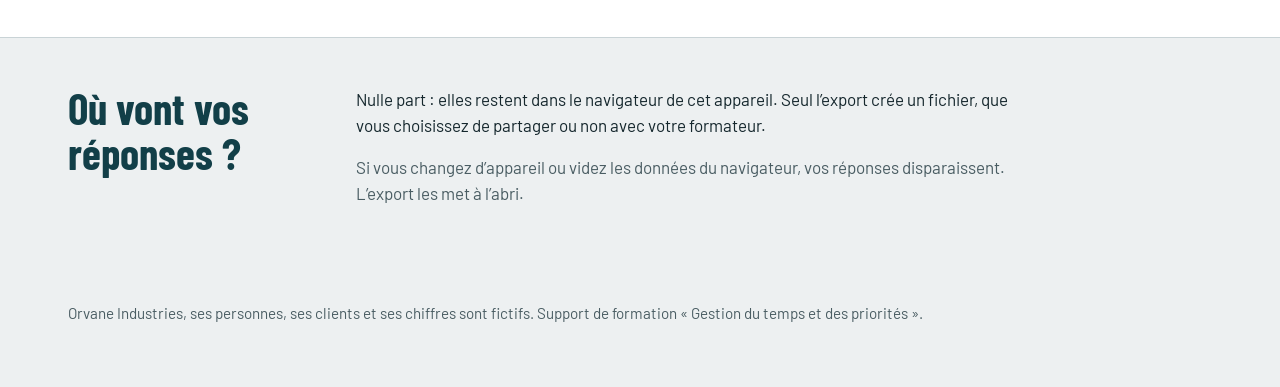
==== commit e2d6aaae: "Update index.html Correction du texte "plusieurs responsables sont débordés"" ====
--- a/index.html
+++ b/index.html
@@ -20,7 +20,7 @@
 <section class="hero"><div class="wrap hero-grid">
   <div>
     <h1>Tout est prioritaire</h1>
-    <p class="lead">Mission d’appui chez Orvane Industries, semaine 12. Six chantiers sont lancés en même temps et plusieurs responsables débordent. À vous de comprendre pourquoi, puis de proposer des leviers.</p>
+    <p class="lead">Mission d’appui chez Orvane Industries, semaine 12. Six chantiers sont lancés en même temps et plusieurs responsables sont débordés. À vous de comprendre pourquoi, puis de proposer des leviers.</p>
     <div class="hero-cta"><a class="btn primary" href="dossier.html">Lire le dossier</a><a class="btn" href="fiche.html">Ouvrir la fiche de travail</a></div>
   </div>
   <div class="board" role="img" aria-label="Tableau des six chantiers de la semaine 12 : les six voyants sont au rouge, tous les chantiers sont déclarés prioritaires.">
